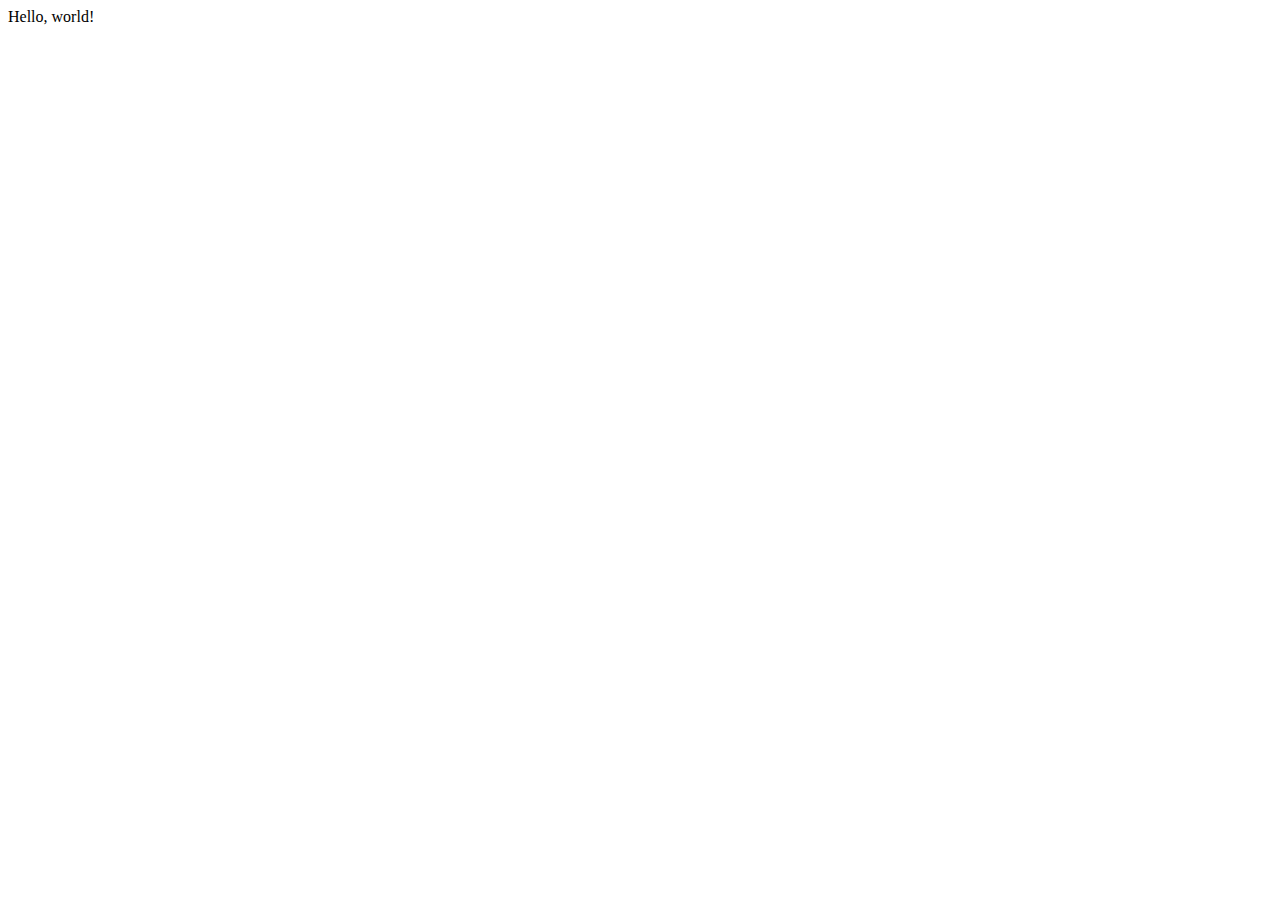
==== index.html @ d36d1908 "first commit" ====
<!DOCTYPE html>
<html lang="ja">
<head>
    <meta charset="UTF-8">
    <meta http-equiv="X-UA-Compatible" content="IE=edge">
    <meta name="viewport" content="width=device-width, initial-scale=1.0">
    <title>Document</title>
</head>
<body>
    Hello, world!
</body>
</html>
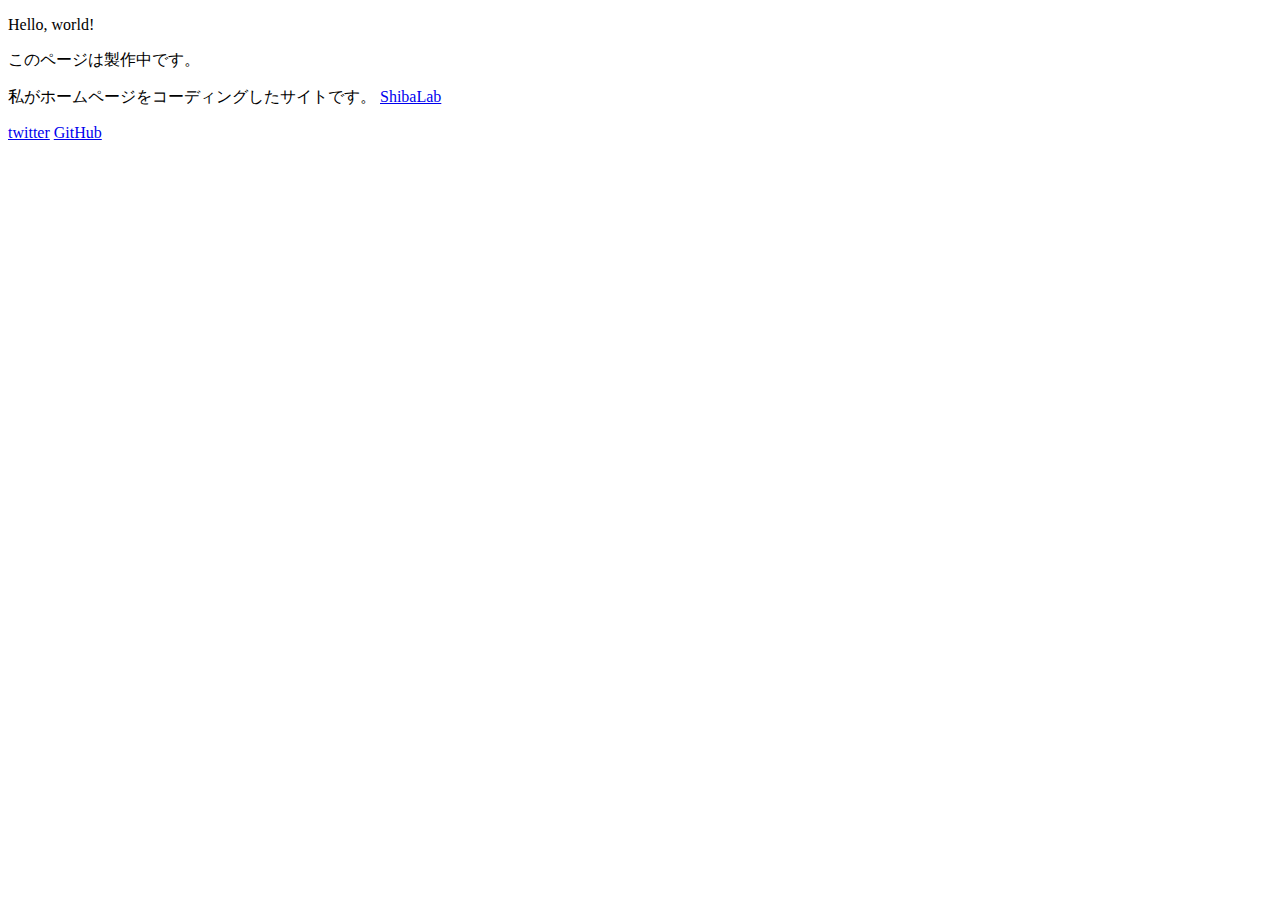
==== commit 57069dc1: "toriaezu" ====
--- a/index.html
+++ b/index.html
@@ -7,6 +7,15 @@
     <title>Document</title>
 </head>
 <body>
-    Hello, world!
+    <p>Hello, world!</p>
+    <p>このページは製作中です。</p>
+    <p>
+        私がホームページをコーディングしたサイトです。
+        <a href="https://shibalab.com">ShibaLab</a>
+    </p>
+    <p>
+        <a href="https://twitter.com/yudai1204">twitter</a>
+        <a href="https://github.com/yudai1204/">GitHub</a>
+    </p>
 </body>
 </html>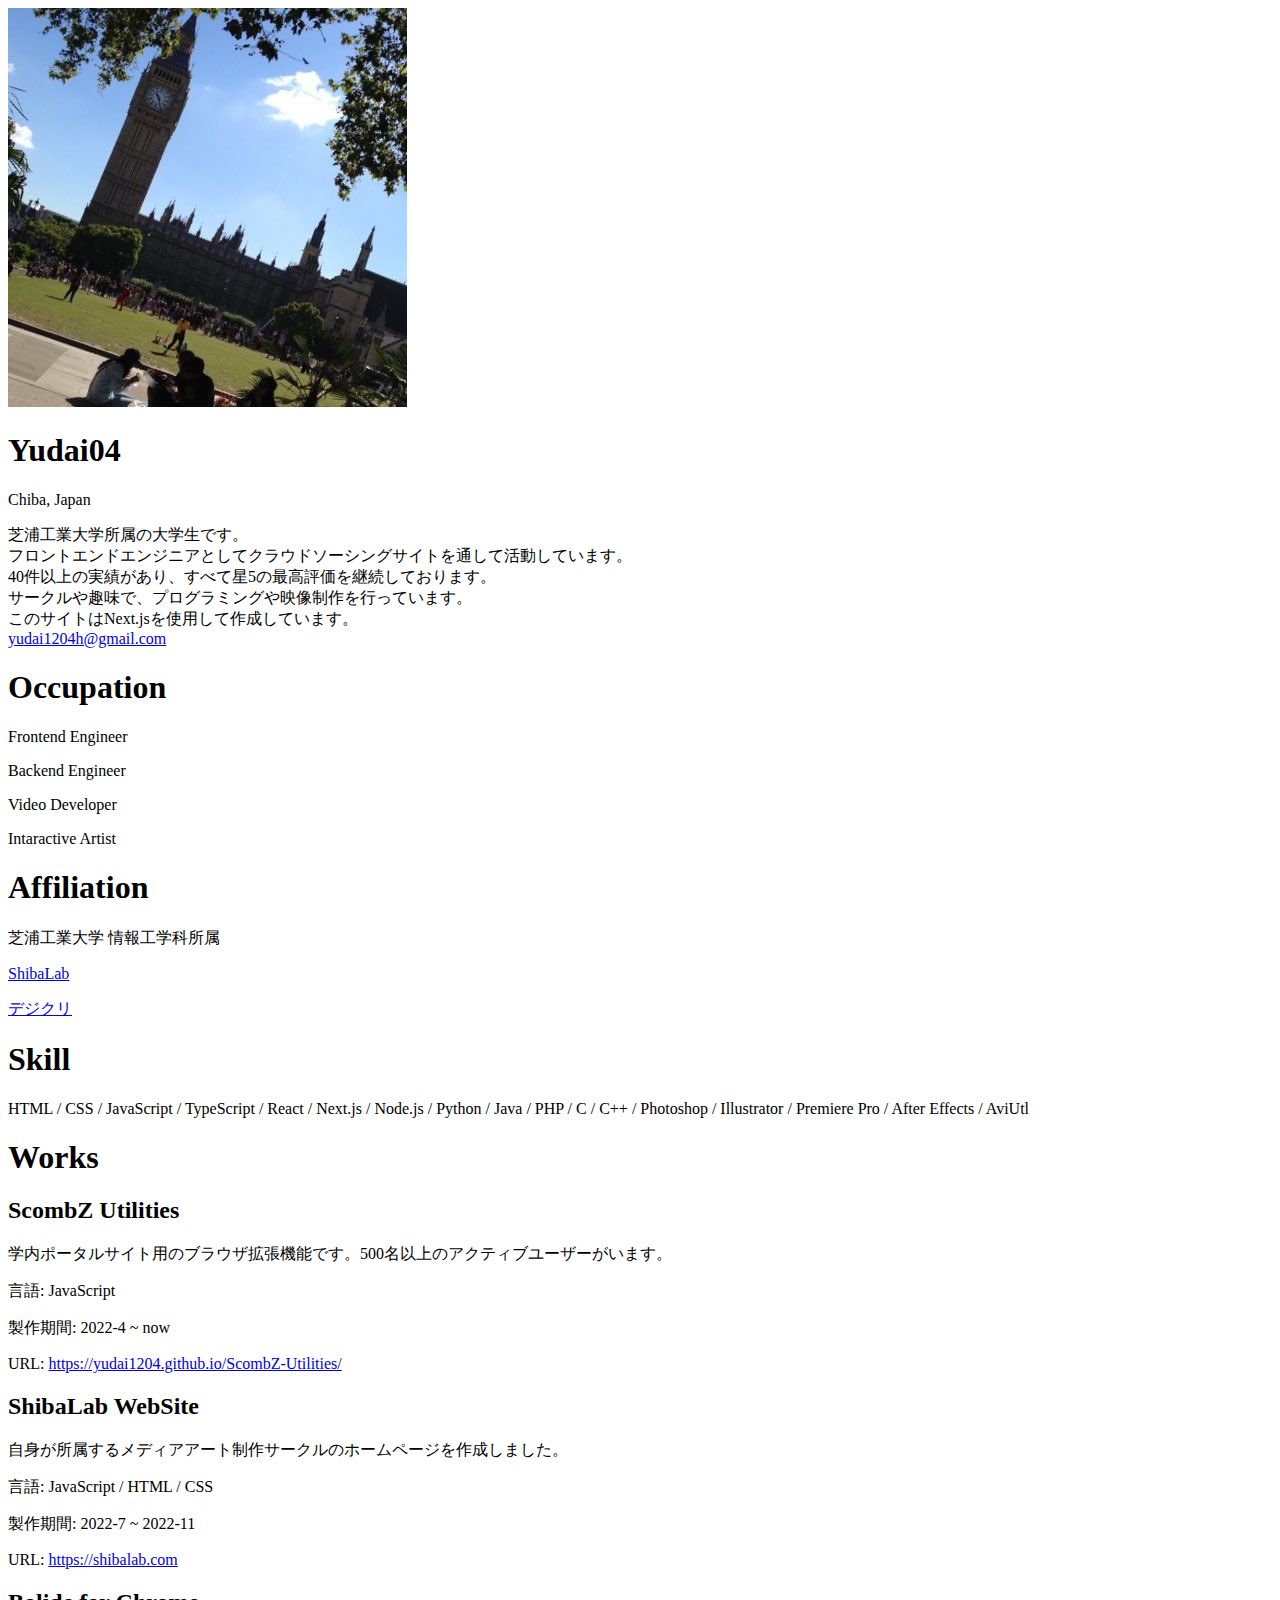
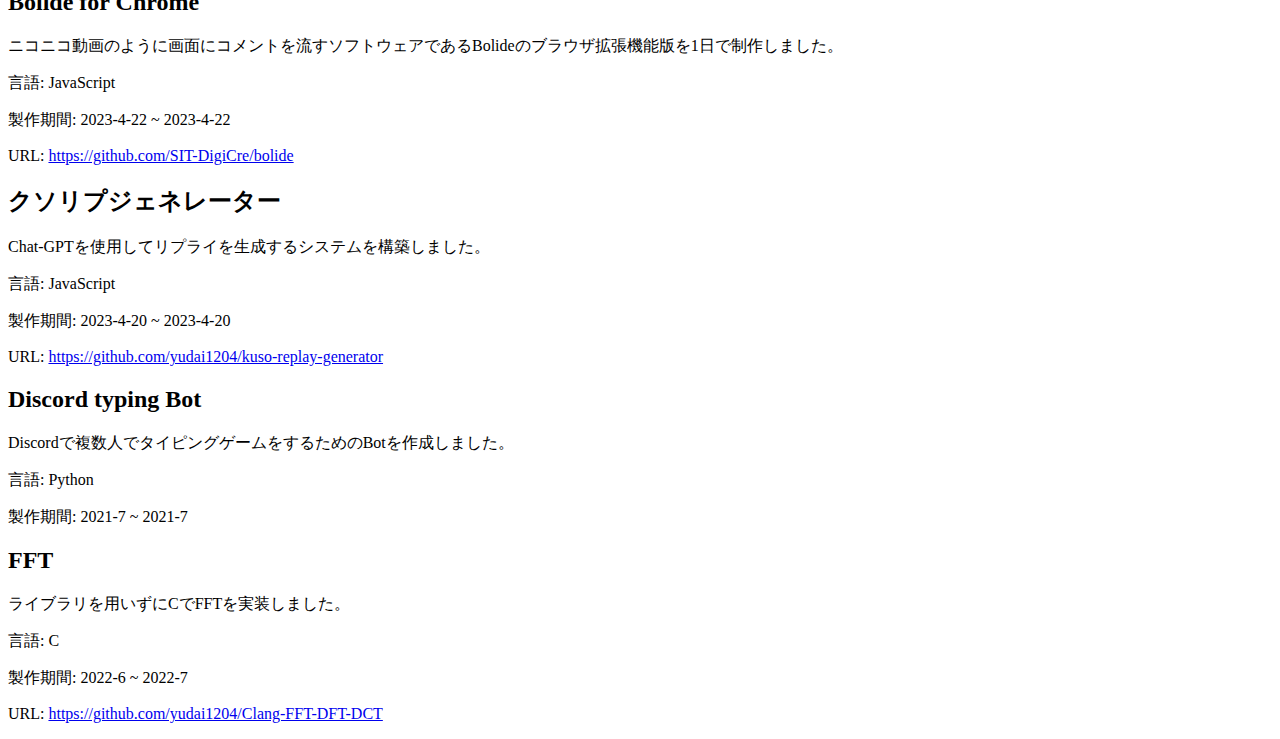
==== commit a836e896: "Add files via upload" ====
--- a/index.html
+++ b/index.html
@@ -1,21 +1 @@
-<!DOCTYPE html>
-<html lang="ja">
-<head>
-    <meta charset="UTF-8">
-    <meta http-equiv="X-UA-Compatible" content="IE=edge">
-    <meta name="viewport" content="width=device-width, initial-scale=1.0">
-    <title>Document</title>
-</head>
-<body>
-    <p>Hello, world!</p>
-    <p>このページは製作中です。</p>
-    <p>
-        私がホームページをコーディングしたサイトです。
-        <a href="https://shibalab.com">ShibaLab</a>
-    </p>
-    <p>
-        <a href="https://twitter.com/yudai1204">twitter</a>
-        <a href="https://github.com/yudai1204/">GitHub</a>
-    </p>
-</body>
-</html>+<!DOCTYPE html><html lang="en"><head><meta charSet="utf-8"/><meta name="viewport" content="width=device-width"/><title>yudai04.dev</title><link rel="icon" href="/favicon.ico"/><meta name="description" content="Portfolio site of Yudai04."/><meta name="og:title" content="yudai04.dev"/><meta name="next-head-count" content="6"/><link rel="preload" href="/_next/static/css/fe5e1c07e6c56b51.css" as="style"/><link rel="stylesheet" href="/_next/static/css/fe5e1c07e6c56b51.css" data-n-g=""/><link rel="preload" href="/_next/static/css/630f77c4e9936f10.css" as="style"/><link rel="stylesheet" href="/_next/static/css/630f77c4e9936f10.css" data-n-p=""/><noscript data-n-css=""></noscript><script defer="" nomodule="" src="/_next/static/chunks/polyfills-c67a75d1b6f99dc8.js"></script><script src="/_next/static/chunks/webpack-8fa1640cc84ba8fe.js" defer=""></script><script src="/_next/static/chunks/framework-2c79e2a64abdb08b.js" defer=""></script><script src="/_next/static/chunks/main-17a9a24315ee9390.js" defer=""></script><script src="/_next/static/chunks/pages/_app-7172e87d084d5d88.js" defer=""></script><script src="/_next/static/chunks/pages/index-d5eeb2927cb2f868.js" defer=""></script><script src="/_next/static/HCxhVogF_z4dtVKaEMUV4/_buildManifest.js" defer=""></script><script src="/_next/static/HCxhVogF_z4dtVKaEMUV4/_ssgManifest.js" defer=""></script></head><body><div id="__next"><div class="navbar bg-white shadow-xl"></div><main class="mx-auto"><div class="m-5 p-5 flex justify-center items-center"><div class="util_dropshadow__1kbMn"><div class="w-48 mask mask-squircle"><img src="/icon.jpg"/></div></div><div class="artboard phone-1 text-center p-10"><h1 class="text-2xl font-bold">Yudai04</h1><div class="bg-white p-2">Chiba, Japan</div></div></div><div class="text-center p-4"><p class="text-lg text-gray-500">芝浦工業大学所属の大学生です。<br/>フロントエンドエンジニアとしてクラウドソーシングサイトを通して活動しています。<br/>40件以上の実績があり、すべて星5の最高評価を継続しております。<br/>サークルや趣味で、プログラミングや映像制作を行っています。<br/>このサイトはNext.jsを使用して作成しています。<br/><a href="mailto:yudai1204h@gmail.com">yudai1204h@gmail.com</a></p></div><div class="text-center p-4"><h1 class="text-2xl font-bold">Occupation</h1><p class="text-lg text-gray-500">Frontend Engineer</p><p class="text-lg text-gray-500">Backend Engineer</p><p class="text-lg text-gray-500">Video Developer</p><p class="text-lg text-gray-500">Intaractive Artist</p></div><div class="text-center p-4"><h1 class="text-xl font-bold">Affiliation</h1><p class="text-lg text-gray-500">芝浦工業大学 情報工学科所属</p><p class="text-lg text-gray-500"><a class="underline" href="https://shibalab.com">ShibaLab</a></p><p class="text-lg text-gray-500"><a class="underline" href="https://digicre.net">デジクリ</a></p></div><div class="text-center p-4"><h1 class="text-xl font-bold">Skill</h1><p class="text-lg text-gray-500">HTML / CSS / JavaScript / TypeScript / React / Next.js / Node.js / Python / Java / PHP / C / C++ / Photoshop / Illustrator / Premiere Pro / After Effects / AviUtl</p></div><div class="text-center p-4"><h1 class="text-xl font-bold">Works</h1><div class=""><div class="util_workContent__TvGhY"><h2 class="util_workTitle__35weH">ScombZ Utilities</h2><p class="util_workItem__mz6C7">学内ポータルサイト用のブラウザ拡張機能です。500名以上のアクティブユーザーがいます。</p><p class="util_workItem__mz6C7">言語: <!-- -->JavaScript</p><p class="util_workItem__mz6C7">製作期間: <!-- -->2022-4<!-- --> ~ <!-- -->now</p><p class="util_workItem__mz6C7">URL: <a href="https://yudai1204.github.io/ScombZ-Utilities/" class="underline">https://yudai1204.github.io/ScombZ-Utilities/</a></p></div><div class="util_workContent__TvGhY"><h2 class="util_workTitle__35weH">ShibaLab WebSite</h2><p class="util_workItem__mz6C7">自身が所属するメディアアート制作サークルのホームページを作成しました。</p><p class="util_workItem__mz6C7">言語: <!-- -->JavaScript / HTML / CSS</p><p class="util_workItem__mz6C7">製作期間: <!-- -->2022-7<!-- --> ~ <!-- -->2022-11</p><p class="util_workItem__mz6C7">URL: <a href="https://shibalab.com" class="underline">https://shibalab.com</a></p></div><div class="util_workContent__TvGhY"><h2 class="util_workTitle__35weH">Bolide for Chrome</h2><p class="util_workItem__mz6C7">ニコニコ動画のように画面にコメントを流すソフトウェアであるBolideのブラウザ拡張機能版を1日で制作しました。</p><p class="util_workItem__mz6C7">言語: <!-- -->JavaScript</p><p class="util_workItem__mz6C7">製作期間: <!-- -->2023-4-22<!-- --> ~ <!-- -->2023-4-22</p><p class="util_workItem__mz6C7">URL: <a href="https://github.com/SIT-DigiCre/bolide" class="underline">https://github.com/SIT-DigiCre/bolide</a></p></div><div class="util_workContent__TvGhY"><h2 class="util_workTitle__35weH">クソリプジェネレーター</h2><p class="util_workItem__mz6C7">Chat-GPTを使用してリプライを生成するシステムを構築しました。</p><p class="util_workItem__mz6C7">言語: <!-- -->JavaScript</p><p class="util_workItem__mz6C7">製作期間: <!-- -->2023-4-20<!-- --> ~ <!-- -->2023-4-20</p><p class="util_workItem__mz6C7">URL: <a href="https://github.com/yudai1204/kuso-replay-generator" class="underline">https://github.com/yudai1204/kuso-replay-generator</a></p></div><div class="util_workContent__TvGhY"><h2 class="util_workTitle__35weH">Discord typing Bot</h2><p class="util_workItem__mz6C7">Discordで複数人でタイピングゲームをするためのBotを作成しました。</p><p class="util_workItem__mz6C7">言語: <!-- -->Python</p><p class="util_workItem__mz6C7">製作期間: <!-- -->2021-7<!-- --> ~ <!-- -->2021-7</p><p></p></div><div class="util_workContent__TvGhY"><h2 class="util_workTitle__35weH">FFT</h2><p class="util_workItem__mz6C7">ライブラリを用いずにCでFFTを実装しました。</p><p class="util_workItem__mz6C7">言語: <!-- -->C</p><p class="util_workItem__mz6C7">製作期間: <!-- -->2022-6<!-- --> ~ <!-- -->2022-7</p><p class="util_workItem__mz6C7">URL: <a href="https://github.com/yudai1204/Clang-FFT-DFT-DCT" class="underline">https://github.com/yudai1204/Clang-FFT-DFT-DCT</a></p></div></div></div></main></div><script id="__NEXT_DATA__" type="application/json">{"props":{"pageProps":{}},"page":"/","query":{},"buildId":"HCxhVogF_z4dtVKaEMUV4","nextExport":true,"autoExport":true,"isFallback":false,"scriptLoader":[]}</script></body></html>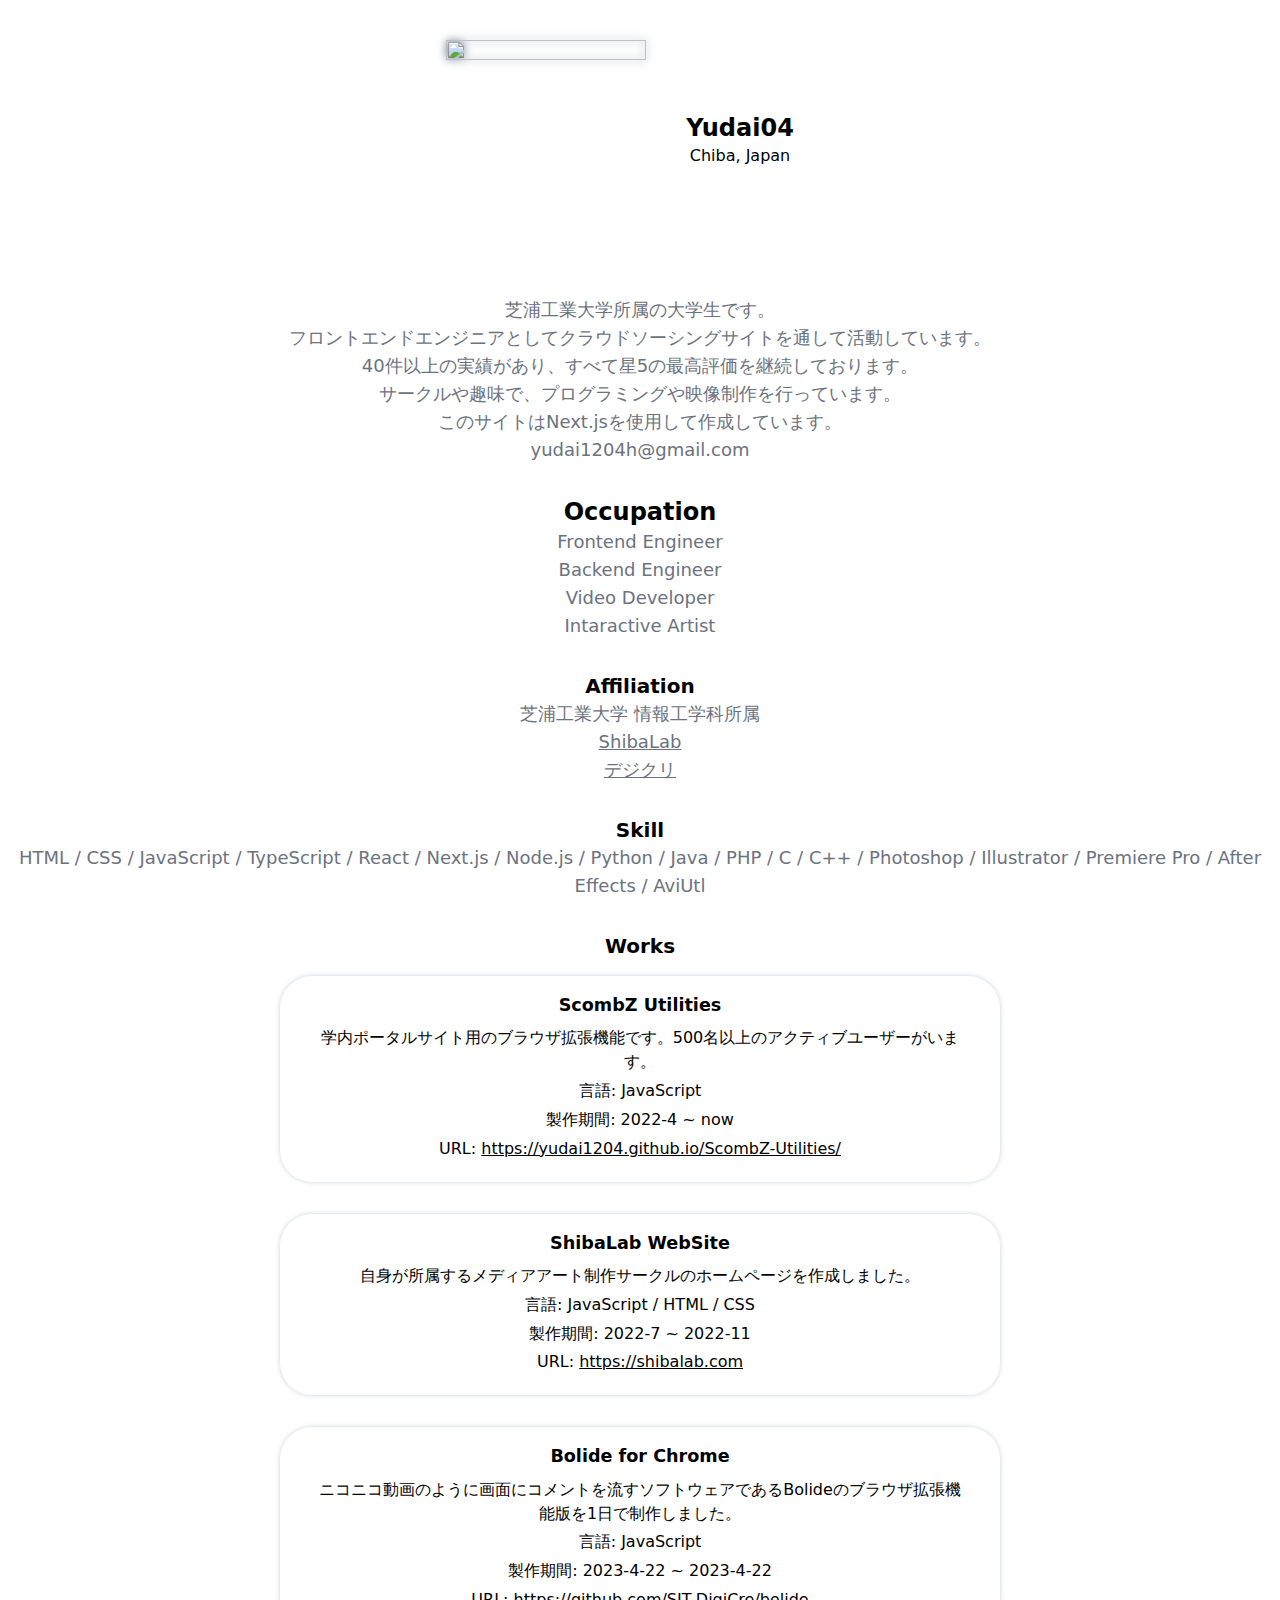
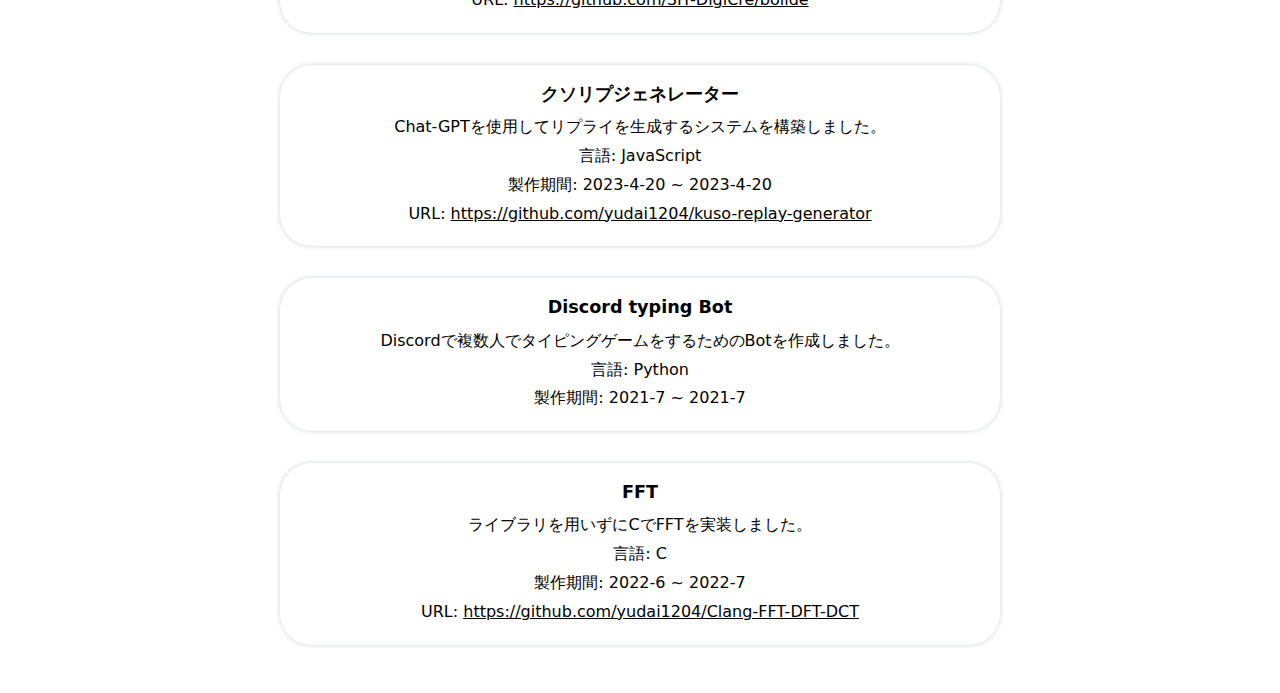
==== commit dfc94bd7: "Rename yudai04.dev.html to index.html" ====
--- a/index.html
+++ b/index.html
@@ -1 +1,3 @@
-<!DOCTYPE html><html lang="en"><head><meta charSet="utf-8"/><meta name="viewport" content="width=device-width"/><title>yudai04.dev</title><link rel="icon" href="/favicon.ico"/><meta name="description" content="Portfolio site of Yudai04."/><meta name="og:title" content="yudai04.dev"/><meta name="next-head-count" content="6"/><link rel="preload" href="/_next/static/css/fe5e1c07e6c56b51.css" as="style"/><link rel="stylesheet" href="/_next/static/css/fe5e1c07e6c56b51.css" data-n-g=""/><link rel="preload" href="/_next/static/css/630f77c4e9936f10.css" as="style"/><link rel="stylesheet" href="/_next/static/css/630f77c4e9936f10.css" data-n-p=""/><noscript data-n-css=""></noscript><script defer="" nomodule="" src="/_next/static/chunks/polyfills-c67a75d1b6f99dc8.js"></script><script src="/_next/static/chunks/webpack-8fa1640cc84ba8fe.js" defer=""></script><script src="/_next/static/chunks/framework-2c79e2a64abdb08b.js" defer=""></script><script src="/_next/static/chunks/main-17a9a24315ee9390.js" defer=""></script><script src="/_next/static/chunks/pages/_app-7172e87d084d5d88.js" defer=""></script><script src="/_next/static/chunks/pages/index-d5eeb2927cb2f868.js" defer=""></script><script src="/_next/static/HCxhVogF_z4dtVKaEMUV4/_buildManifest.js" defer=""></script><script src="/_next/static/HCxhVogF_z4dtVKaEMUV4/_ssgManifest.js" defer=""></script></head><body><div id="__next"><div class="navbar bg-white shadow-xl"></div><main class="mx-auto"><div class="m-5 p-5 flex justify-center items-center"><div class="util_dropshadow__1kbMn"><div class="w-48 mask mask-squircle"><img src="/icon.jpg"/></div></div><div class="artboard phone-1 text-center p-10"><h1 class="text-2xl font-bold">Yudai04</h1><div class="bg-white p-2">Chiba, Japan</div></div></div><div class="text-center p-4"><p class="text-lg text-gray-500">芝浦工業大学所属の大学生です。<br/>フロントエンドエンジニアとしてクラウドソーシングサイトを通して活動しています。<br/>40件以上の実績があり、すべて星5の最高評価を継続しております。<br/>サークルや趣味で、プログラミングや映像制作を行っています。<br/>このサイトはNext.jsを使用して作成しています。<br/><a href="mailto:yudai1204h@gmail.com">yudai1204h@gmail.com</a></p></div><div class="text-center p-4"><h1 class="text-2xl font-bold">Occupation</h1><p class="text-lg text-gray-500">Frontend Engineer</p><p class="text-lg text-gray-500">Backend Engineer</p><p class="text-lg text-gray-500">Video Developer</p><p class="text-lg text-gray-500">Intaractive Artist</p></div><div class="text-center p-4"><h1 class="text-xl font-bold">Affiliation</h1><p class="text-lg text-gray-500">芝浦工業大学 情報工学科所属</p><p class="text-lg text-gray-500"><a class="underline" href="https://shibalab.com">ShibaLab</a></p><p class="text-lg text-gray-500"><a class="underline" href="https://digicre.net">デジクリ</a></p></div><div class="text-center p-4"><h1 class="text-xl font-bold">Skill</h1><p class="text-lg text-gray-500">HTML / CSS / JavaScript / TypeScript / React / Next.js / Node.js / Python / Java / PHP / C / C++ / Photoshop / Illustrator / Premiere Pro / After Effects / AviUtl</p></div><div class="text-center p-4"><h1 class="text-xl font-bold">Works</h1><div class=""><div class="util_workContent__TvGhY"><h2 class="util_workTitle__35weH">ScombZ Utilities</h2><p class="util_workItem__mz6C7">学内ポータルサイト用のブラウザ拡張機能です。500名以上のアクティブユーザーがいます。</p><p class="util_workItem__mz6C7">言語: <!-- -->JavaScript</p><p class="util_workItem__mz6C7">製作期間: <!-- -->2022-4<!-- --> ~ <!-- -->now</p><p class="util_workItem__mz6C7">URL: <a href="https://yudai1204.github.io/ScombZ-Utilities/" class="underline">https://yudai1204.github.io/ScombZ-Utilities/</a></p></div><div class="util_workContent__TvGhY"><h2 class="util_workTitle__35weH">ShibaLab WebSite</h2><p class="util_workItem__mz6C7">自身が所属するメディアアート制作サークルのホームページを作成しました。</p><p class="util_workItem__mz6C7">言語: <!-- -->JavaScript / HTML / CSS</p><p class="util_workItem__mz6C7">製作期間: <!-- -->2022-7<!-- --> ~ <!-- -->2022-11</p><p class="util_workItem__mz6C7">URL: <a href="https://shibalab.com" class="underline">https://shibalab.com</a></p></div><div class="util_workContent__TvGhY"><h2 class="util_workTitle__35weH">Bolide for Chrome</h2><p class="util_workItem__mz6C7">ニコニコ動画のように画面にコメントを流すソフトウェアであるBolideのブラウザ拡張機能版を1日で制作しました。</p><p class="util_workItem__mz6C7">言語: <!-- -->JavaScript</p><p class="util_workItem__mz6C7">製作期間: <!-- -->2023-4-22<!-- --> ~ <!-- -->2023-4-22</p><p class="util_workItem__mz6C7">URL: <a href="https://github.com/SIT-DigiCre/bolide" class="underline">https://github.com/SIT-DigiCre/bolide</a></p></div><div class="util_workContent__TvGhY"><h2 class="util_workTitle__35weH">クソリプジェネレーター</h2><p class="util_workItem__mz6C7">Chat-GPTを使用してリプライを生成するシステムを構築しました。</p><p class="util_workItem__mz6C7">言語: <!-- -->JavaScript</p><p class="util_workItem__mz6C7">製作期間: <!-- -->2023-4-20<!-- --> ~ <!-- -->2023-4-20</p><p class="util_workItem__mz6C7">URL: <a href="https://github.com/yudai1204/kuso-replay-generator" class="underline">https://github.com/yudai1204/kuso-replay-generator</a></p></div><div class="util_workContent__TvGhY"><h2 class="util_workTitle__35weH">Discord typing Bot</h2><p class="util_workItem__mz6C7">Discordで複数人でタイピングゲームをするためのBotを作成しました。</p><p class="util_workItem__mz6C7">言語: <!-- -->Python</p><p class="util_workItem__mz6C7">製作期間: <!-- -->2021-7<!-- --> ~ <!-- -->2021-7</p><p></p></div><div class="util_workContent__TvGhY"><h2 class="util_workTitle__35weH">FFT</h2><p class="util_workItem__mz6C7">ライブラリを用いずにCでFFTを実装しました。</p><p class="util_workItem__mz6C7">言語: <!-- -->C</p><p class="util_workItem__mz6C7">製作期間: <!-- -->2022-6<!-- --> ~ <!-- -->2022-7</p><p class="util_workItem__mz6C7">URL: <a href="https://github.com/yudai1204/Clang-FFT-DFT-DCT" class="underline">https://github.com/yudai1204/Clang-FFT-DFT-DCT</a></p></div></div></div></main></div><script id="__NEXT_DATA__" type="application/json">{"props":{"pageProps":{}},"page":"/","query":{},"buildId":"HCxhVogF_z4dtVKaEMUV4","nextExport":true,"autoExport":true,"isFallback":false,"scriptLoader":[]}</script></body></html>+<!DOCTYPE html>
+<!-- saved from url=(0022)http://localhost:3000/ -->
+<html lang="en" class=" suvtfwshdn idc0_346"><head><meta http-equiv="Content-Type" content="text/html; charset=UTF-8"><meta name="viewport" content="width=device-width"><title>yudai04.dev</title><link rel="icon" href="http://localhost:3000/favicon.ico"><meta name="description" content="Portfolio site of Yudai04."><meta name="og:title" content="yudai04.dev"><meta name="next-head-count" content="6"><link rel="preload" href="./yudai04.dev_files/2b2b8280cf9f7bc8.css" as="style"><link rel="stylesheet" href="./yudai04.dev_files/2b2b8280cf9f7bc8.css" data-n-g=""><link rel="preload" href="./yudai04.dev_files/630f77c4e9936f10.css" as="style"><link rel="stylesheet" href="./yudai04.dev_files/630f77c4e9936f10.css" data-n-p=""><noscript data-n-css=""></noscript><script defer="" nomodule="" src="http://localhost:3000/_next/static/chunks/polyfills-c67a75d1b6f99dc8.js"></script><script src="./yudai04.dev_files/webpack-8fa1640cc84ba8fe.js.ダウンロード" defer=""></script><script src="./yudai04.dev_files/framework-2c79e2a64abdb08b.js.ダウンロード" defer=""></script><script src="./yudai04.dev_files/main-17a9a24315ee9390.js.ダウンロード" defer=""></script><script src="./yudai04.dev_files/_app-7172e87d084d5d88.js.ダウンロード" defer=""></script><script src="./yudai04.dev_files/247-b8f808ebbbc8b012.js.ダウンロード" defer=""></script><script src="./yudai04.dev_files/index-2191cab7471d799b.js.ダウンロード" defer=""></script><script src="./yudai04.dev_files/_buildManifest.js.ダウンロード" defer=""></script><script src="./yudai04.dev_files/_ssgManifest.js.ダウンロード" defer=""></script></head><body><div id="__next"><div class="navbar bg-white shadow-xl"></div><main class="mx-auto"><div class="m-5 p-5 flex justify-center items-center"><div class="util_dropshadow__1kbMn"><div class="w-48 mask mask-squircle"><img loading="lazy" width="200" height="200" decoding="async" data-nimg="1" style="color:transparent" srcset="/_next/image?url=%2Ficon.jpg&amp;w=256&amp;q=75 1x, /_next/image?url=%2Ficon.jpg&amp;w=640&amp;q=75 2x" src="http://localhost:3000/_next/image?url=%2Ficon.jpg&amp;w=640&amp;q=75"></div></div><div class="artboard phone-1 text-center p-10"><h1 class="text-2xl font-bold">Yudai04</h1><div class="bg-white p-2">Chiba, Japan</div></div></div><div class="text-center p-4"><p class="text-lg text-gray-500">芝浦工業大学所属の大学生です。<br>フロントエンドエンジニアとしてクラウドソーシングサイトを通して活動しています。<br>40件以上の実績があり、すべて星5の最高評価を継続しております。<br>サークルや趣味で、プログラミングや映像制作を行っています。<br>このサイトはNext.jsを使用して作成しています。<br><a href="mailto:yudai1204h@gmail.com">yudai1204h@gmail.com</a></p></div><div class="text-center p-4"><h1 class="text-2xl font-bold">Occupation</h1><p class="text-lg text-gray-500">Frontend Engineer</p><p class="text-lg text-gray-500">Backend Engineer</p><p class="text-lg text-gray-500">Video Developer</p><p class="text-lg text-gray-500">Intaractive Artist</p></div><div class="text-center p-4"><h1 class="text-xl font-bold">Affiliation</h1><p class="text-lg text-gray-500">芝浦工業大学 情報工学科所属</p><p class="text-lg text-gray-500"><a class="underline" href="https://shibalab.com/">ShibaLab</a></p><p class="text-lg text-gray-500"><a class="underline" href="https://digicre.net/">デジクリ</a></p></div><div class="text-center p-4"><h1 class="text-xl font-bold">Skill</h1><p class="text-lg text-gray-500">HTML / CSS / JavaScript / TypeScript / React / Next.js / Node.js / Python / Java / PHP / C / C++ / Photoshop / Illustrator / Premiere Pro / After Effects / AviUtl</p></div><div class="text-center p-4"><h1 class="text-xl font-bold">Works</h1><div class=""><div class="util_workContent__TvGhY"><h2 class="util_workTitle__35weH">ScombZ Utilities</h2><p class="util_workItem__mz6C7">学内ポータルサイト用のブラウザ拡張機能です。500名以上のアクティブユーザーがいます。</p><p class="util_workItem__mz6C7">言語: <!-- -->JavaScript</p><p class="util_workItem__mz6C7">製作期間: <!-- -->2022-4<!-- --> ~ <!-- -->now</p><p class="util_workItem__mz6C7">URL: <a href="https://yudai1204.github.io/ScombZ-Utilities/" class="underline">https://yudai1204.github.io/ScombZ-Utilities/</a></p></div><div class="util_workContent__TvGhY"><h2 class="util_workTitle__35weH">ShibaLab WebSite</h2><p class="util_workItem__mz6C7">自身が所属するメディアアート制作サークルのホームページを作成しました。</p><p class="util_workItem__mz6C7">言語: <!-- -->JavaScript / HTML / CSS</p><p class="util_workItem__mz6C7">製作期間: <!-- -->2022-7<!-- --> ~ <!-- -->2022-11</p><p class="util_workItem__mz6C7">URL: <a href="https://shibalab.com/" class="underline">https://shibalab.com</a></p></div><div class="util_workContent__TvGhY"><h2 class="util_workTitle__35weH">Bolide for Chrome</h2><p class="util_workItem__mz6C7">ニコニコ動画のように画面にコメントを流すソフトウェアであるBolideのブラウザ拡張機能版を1日で制作しました。</p><p class="util_workItem__mz6C7">言語: <!-- -->JavaScript</p><p class="util_workItem__mz6C7">製作期間: <!-- -->2023-4-22<!-- --> ~ <!-- -->2023-4-22</p><p class="util_workItem__mz6C7">URL: <a href="https://github.com/SIT-DigiCre/bolide" class="underline">https://github.com/SIT-DigiCre/bolide</a></p></div><div class="util_workContent__TvGhY"><h2 class="util_workTitle__35weH">クソリプジェネレーター</h2><p class="util_workItem__mz6C7">Chat-GPTを使用してリプライを生成するシステムを構築しました。</p><p class="util_workItem__mz6C7">言語: <!-- -->JavaScript</p><p class="util_workItem__mz6C7">製作期間: <!-- -->2023-4-20<!-- --> ~ <!-- -->2023-4-20</p><p class="util_workItem__mz6C7">URL: <a href="https://github.com/yudai1204/kuso-replay-generator" class="underline">https://github.com/yudai1204/kuso-replay-generator</a></p></div><div class="util_workContent__TvGhY"><h2 class="util_workTitle__35weH">Discord typing Bot</h2><p class="util_workItem__mz6C7">Discordで複数人でタイピングゲームをするためのBotを作成しました。</p><p class="util_workItem__mz6C7">言語: <!-- -->Python</p><p class="util_workItem__mz6C7">製作期間: <!-- -->2021-7<!-- --> ~ <!-- -->2021-7</p><p></p></div><div class="util_workContent__TvGhY"><h2 class="util_workTitle__35weH">FFT</h2><p class="util_workItem__mz6C7">ライブラリを用いずにCでFFTを実装しました。</p><p class="util_workItem__mz6C7">言語: <!-- -->C</p><p class="util_workItem__mz6C7">製作期間: <!-- -->2022-6<!-- --> ~ <!-- -->2022-7</p><p class="util_workItem__mz6C7">URL: <a href="https://github.com/yudai1204/Clang-FFT-DFT-DCT" class="underline">https://github.com/yudai1204/Clang-FFT-DFT-DCT</a></p></div></div></div></main></div><script id="__NEXT_DATA__" type="application/json">{"props":{"pageProps":{}},"page":"/","query":{},"buildId":"8UIWovSQH_QwWqxdPlGzg","nextExport":true,"autoExport":true,"isFallback":false,"scriptLoader":[]}</script><next-route-announcer><p aria-live="assertive" id="__next-route-announcer__" role="alert" style="border: 0px; clip: rect(0px, 0px, 0px, 0px); height: 1px; margin: -1px; overflow: hidden; padding: 0px; position: absolute; top: 0px; width: 1px; white-space: nowrap; overflow-wrap: normal;"></p></next-route-announcer></body></html>
--- a/yudai04.dev_files/2b2b8280cf9f7bc8.css
+++ b/yudai04.dev_files/2b2b8280cf9f7bc8.css
@@ -0,0 +1,3 @@
+/*
+! tailwindcss v3.3.1 | MIT License | https://tailwindcss.com
+*/*,:after,:before{box-sizing:border-box;border:0 solid #e5e7eb}:after,:before{--tw-content:""}html{line-height:1.5;-webkit-text-size-adjust:100%;-moz-tab-size:4;-o-tab-size:4;tab-size:4;font-family:ui-sans-serif,system-ui,-apple-system,BlinkMacSystemFont,Segoe UI,Roboto,Helvetica Neue,Arial,Noto Sans,sans-serif,Apple Color Emoji,Segoe UI Emoji,Segoe UI Symbol,Noto Color Emoji;font-feature-settings:normal;font-variation-settings:normal}body{margin:0;line-height:inherit}hr{height:0;color:inherit;border-top-width:1px}abbr:where([title]){-webkit-text-decoration:underline dotted;text-decoration:underline dotted}h1,h2,h3,h4,h5,h6{font-size:inherit;font-weight:inherit}a{color:inherit;text-decoration:inherit}b,strong{font-weight:bolder}code,kbd,pre,samp{font-family:ui-monospace,SFMono-Regular,Menlo,Monaco,Consolas,Liberation Mono,Courier New,monospace;font-size:1em}small{font-size:80%}sub,sup{font-size:75%;line-height:0;position:relative;vertical-align:baseline}sub{bottom:-.25em}sup{top:-.5em}table{text-indent:0;border-color:inherit;border-collapse:collapse}button,input,optgroup,select,textarea{font-family:inherit;font-size:100%;font-weight:inherit;line-height:inherit;color:inherit;margin:0;padding:0}button,select{text-transform:none}[type=button],[type=reset],[type=submit],button{-webkit-appearance:button;background-color:transparent;background-image:none}:-moz-focusring{outline:auto}:-moz-ui-invalid{box-shadow:none}progress{vertical-align:baseline}::-webkit-inner-spin-button,::-webkit-outer-spin-button{height:auto}[type=search]{-webkit-appearance:textfield;outline-offset:-2px}::-webkit-search-decoration{-webkit-appearance:none}::-webkit-file-upload-button{-webkit-appearance:button;font:inherit}summary{display:list-item}blockquote,dd,dl,figure,h1,h2,h3,h4,h5,h6,hr,p,pre{margin:0}fieldset{margin:0}fieldset,legend{padding:0}menu,ol,ul{list-style:none;margin:0;padding:0}textarea{resize:vertical}input::-moz-placeholder,textarea::-moz-placeholder{opacity:1;color:#9ca3af}input::placeholder,textarea::placeholder{opacity:1;color:#9ca3af}[role=button],button{cursor:pointer}:disabled{cursor:default}audio,canvas,embed,iframe,img,object,svg,video{display:block;vertical-align:middle}img,video{max-width:100%;height:auto}[hidden]{display:none}*,:after,:before{--tw-border-spacing-x:0;--tw-border-spacing-y:0;--tw-translate-x:0;--tw-translate-y:0;--tw-rotate:0;--tw-skew-x:0;--tw-skew-y:0;--tw-scale-x:1;--tw-scale-y:1;--tw-pan-x: ;--tw-pan-y: ;--tw-pinch-zoom: ;--tw-scroll-snap-strictness:proximity;--tw-ordinal: ;--tw-slashed-zero: ;--tw-numeric-figure: ;--tw-numeric-spacing: ;--tw-numeric-fraction: ;--tw-ring-inset: ;--tw-ring-offset-width:0px;--tw-ring-offset-color:#fff;--tw-ring-color:rgba(59,130,246,.5);--tw-ring-offset-shadow:0 0 #0000;--tw-ring-shadow:0 0 #0000;--tw-shadow:0 0 #0000;--tw-shadow-colored:0 0 #0000;--tw-blur: ;--tw-brightness: ;--tw-contrast: ;--tw-grayscale: ;--tw-hue-rotate: ;--tw-invert: ;--tw-saturate: ;--tw-sepia: ;--tw-drop-shadow: ;--tw-backdrop-blur: ;--tw-backdrop-brightness: ;--tw-backdrop-contrast: ;--tw-backdrop-grayscale: ;--tw-backdrop-hue-rotate: ;--tw-backdrop-invert: ;--tw-backdrop-opacity: ;--tw-backdrop-saturate: ;--tw-backdrop-sepia: }::backdrop{--tw-border-spacing-x:0;--tw-border-spacing-y:0;--tw-translate-x:0;--tw-translate-y:0;--tw-rotate:0;--tw-skew-x:0;--tw-skew-y:0;--tw-scale-x:1;--tw-scale-y:1;--tw-pan-x: ;--tw-pan-y: ;--tw-pinch-zoom: ;--tw-scroll-snap-strictness:proximity;--tw-ordinal: ;--tw-slashed-zero: ;--tw-numeric-figure: ;--tw-numeric-spacing: ;--tw-numeric-fraction: ;--tw-ring-inset: ;--tw-ring-offset-width:0px;--tw-ring-offset-color:#fff;--tw-ring-color:rgba(59,130,246,.5);--tw-ring-offset-shadow:0 0 #0000;--tw-ring-shadow:0 0 #0000;--tw-shadow:0 0 #0000;--tw-shadow-colored:0 0 #0000;--tw-blur: ;--tw-brightness: ;--tw-contrast: ;--tw-grayscale: ;--tw-hue-rotate: ;--tw-invert: ;--tw-saturate: ;--tw-sepia: ;--tw-drop-shadow: ;--tw-backdrop-blur: ;--tw-backdrop-brightness: ;--tw-backdrop-contrast: ;--tw-backdrop-grayscale: ;--tw-backdrop-hue-rotate: ;--tw-backdrop-invert: ;--tw-backdrop-opacity: ;--tw-backdrop-saturate: ;--tw-backdrop-sepia: }.m-10{margin:2.5rem}.m-3{margin:.75rem}.m-5{margin:1.25rem}.mx-auto{margin-left:auto;margin-right:auto}.flex{display:flex}.w-64{width:16rem}.items-center{align-items:center}.justify-center{justify-content:center}.p-10{padding:2.5rem}.p-4{padding:1rem}.p-5{padding:1.25rem}.text-center{text-align:center}.text-2xl{font-size:1.5rem;line-height:2rem}.text-lg{font-size:1.125rem}.text-lg,.text-xl{line-height:1.75rem}.text-xl{font-size:1.25rem}.font-bold{font-weight:700}.text-gray-500{--tw-text-opacity:1;color:rgb(107 114 128/var(--tw-text-opacity))}.underline{text-decoration-line:underline}.shadow-xl{--tw-shadow:0 20px 25px -5px rgba(0,0,0,.1),0 8px 10px -6px rgba(0,0,0,.1);--tw-shadow-colored:0 20px 25px -5px var(--tw-shadow-color),0 8px 10px -6px var(--tw-shadow-color);box-shadow:var(--tw-ring-offset-shadow,0 0 #0000),var(--tw-ring-shadow,0 0 #0000),var(--tw-shadow)}--- a/yudai04.dev_files/2b2b8280cf9f7bc8.css
+++ b/yudai04.dev_files/2b2b8280cf9f7bc8.css
@@ -0,0 +1,3 @@
+/*
+! tailwindcss v3.3.1 | MIT License | https://tailwindcss.com
+*/*,:after,:before{box-sizing:border-box;border:0 solid #e5e7eb}:after,:before{--tw-content:""}html{line-height:1.5;-webkit-text-size-adjust:100%;-moz-tab-size:4;-o-tab-size:4;tab-size:4;font-family:ui-sans-serif,system-ui,-apple-system,BlinkMacSystemFont,Segoe UI,Roboto,Helvetica Neue,Arial,Noto Sans,sans-serif,Apple Color Emoji,Segoe UI Emoji,Segoe UI Symbol,Noto Color Emoji;font-feature-settings:normal;font-variation-settings:normal}body{margin:0;line-height:inherit}hr{height:0;color:inherit;border-top-width:1px}abbr:where([title]){-webkit-text-decoration:underline dotted;text-decoration:underline dotted}h1,h2,h3,h4,h5,h6{font-size:inherit;font-weight:inherit}a{color:inherit;text-decoration:inherit}b,strong{font-weight:bolder}code,kbd,pre,samp{font-family:ui-monospace,SFMono-Regular,Menlo,Monaco,Consolas,Liberation Mono,Courier New,monospace;font-size:1em}small{font-size:80%}sub,sup{font-size:75%;line-height:0;position:relative;vertical-align:baseline}sub{bottom:-.25em}sup{top:-.5em}table{text-indent:0;border-color:inherit;border-collapse:collapse}button,input,optgroup,select,textarea{font-family:inherit;font-size:100%;font-weight:inherit;line-height:inherit;color:inherit;margin:0;padding:0}button,select{text-transform:none}[type=button],[type=reset],[type=submit],button{-webkit-appearance:button;background-color:transparent;background-image:none}:-moz-focusring{outline:auto}:-moz-ui-invalid{box-shadow:none}progress{vertical-align:baseline}::-webkit-inner-spin-button,::-webkit-outer-spin-button{height:auto}[type=search]{-webkit-appearance:textfield;outline-offset:-2px}::-webkit-search-decoration{-webkit-appearance:none}::-webkit-file-upload-button{-webkit-appearance:button;font:inherit}summary{display:list-item}blockquote,dd,dl,figure,h1,h2,h3,h4,h5,h6,hr,p,pre{margin:0}fieldset{margin:0}fieldset,legend{padding:0}menu,ol,ul{list-style:none;margin:0;padding:0}textarea{resize:vertical}input::-moz-placeholder,textarea::-moz-placeholder{opacity:1;color:#9ca3af}input::placeholder,textarea::placeholder{opacity:1;color:#9ca3af}[role=button],button{cursor:pointer}:disabled{cursor:default}audio,canvas,embed,iframe,img,object,svg,video{display:block;vertical-align:middle}img,video{max-width:100%;height:auto}[hidden]{display:none}*,:after,:before{--tw-border-spacing-x:0;--tw-border-spacing-y:0;--tw-translate-x:0;--tw-translate-y:0;--tw-rotate:0;--tw-skew-x:0;--tw-skew-y:0;--tw-scale-x:1;--tw-scale-y:1;--tw-pan-x: ;--tw-pan-y: ;--tw-pinch-zoom: ;--tw-scroll-snap-strictness:proximity;--tw-ordinal: ;--tw-slashed-zero: ;--tw-numeric-figure: ;--tw-numeric-spacing: ;--tw-numeric-fraction: ;--tw-ring-inset: ;--tw-ring-offset-width:0px;--tw-ring-offset-color:#fff;--tw-ring-color:rgba(59,130,246,.5);--tw-ring-offset-shadow:0 0 #0000;--tw-ring-shadow:0 0 #0000;--tw-shadow:0 0 #0000;--tw-shadow-colored:0 0 #0000;--tw-blur: ;--tw-brightness: ;--tw-contrast: ;--tw-grayscale: ;--tw-hue-rotate: ;--tw-invert: ;--tw-saturate: ;--tw-sepia: ;--tw-drop-shadow: ;--tw-backdrop-blur: ;--tw-backdrop-brightness: ;--tw-backdrop-contrast: ;--tw-backdrop-grayscale: ;--tw-backdrop-hue-rotate: ;--tw-backdrop-invert: ;--tw-backdrop-opacity: ;--tw-backdrop-saturate: ;--tw-backdrop-sepia: }::backdrop{--tw-border-spacing-x:0;--tw-border-spacing-y:0;--tw-translate-x:0;--tw-translate-y:0;--tw-rotate:0;--tw-skew-x:0;--tw-skew-y:0;--tw-scale-x:1;--tw-scale-y:1;--tw-pan-x: ;--tw-pan-y: ;--tw-pinch-zoom: ;--tw-scroll-snap-strictness:proximity;--tw-ordinal: ;--tw-slashed-zero: ;--tw-numeric-figure: ;--tw-numeric-spacing: ;--tw-numeric-fraction: ;--tw-ring-inset: ;--tw-ring-offset-width:0px;--tw-ring-offset-color:#fff;--tw-ring-color:rgba(59,130,246,.5);--tw-ring-offset-shadow:0 0 #0000;--tw-ring-shadow:0 0 #0000;--tw-shadow:0 0 #0000;--tw-shadow-colored:0 0 #0000;--tw-blur: ;--tw-brightness: ;--tw-contrast: ;--tw-grayscale: ;--tw-hue-rotate: ;--tw-invert: ;--tw-saturate: ;--tw-sepia: ;--tw-drop-shadow: ;--tw-backdrop-blur: ;--tw-backdrop-brightness: ;--tw-backdrop-contrast: ;--tw-backdrop-grayscale: ;--tw-backdrop-hue-rotate: ;--tw-backdrop-invert: ;--tw-backdrop-opacity: ;--tw-backdrop-saturate: ;--tw-backdrop-sepia: }.m-10{margin:2.5rem}.m-3{margin:.75rem}.m-5{margin:1.25rem}.mx-auto{margin-left:auto;margin-right:auto}.flex{display:flex}.w-64{width:16rem}.items-center{align-items:center}.justify-center{justify-content:center}.p-10{padding:2.5rem}.p-4{padding:1rem}.p-5{padding:1.25rem}.text-center{text-align:center}.text-2xl{font-size:1.5rem;line-height:2rem}.text-lg{font-size:1.125rem}.text-lg,.text-xl{line-height:1.75rem}.text-xl{font-size:1.25rem}.font-bold{font-weight:700}.text-gray-500{--tw-text-opacity:1;color:rgb(107 114 128/var(--tw-text-opacity))}.underline{text-decoration-line:underline}.shadow-xl{--tw-shadow:0 20px 25px -5px rgba(0,0,0,.1),0 8px 10px -6px rgba(0,0,0,.1);--tw-shadow-colored:0 20px 25px -5px var(--tw-shadow-color),0 8px 10px -6px var(--tw-shadow-color);box-shadow:var(--tw-ring-offset-shadow,0 0 #0000),var(--tw-ring-shadow,0 0 #0000),var(--tw-shadow)}--- a/yudai04.dev_files/630f77c4e9936f10.css
+++ b/yudai04.dev_files/630f77c4e9936f10.css
@@ -0,0 +1 @@
+.util_dropshadow__1kbMn{filter:drop-shadow(0 0 5px #678)}.util_menuicon__l1JD_{width:4rem;height:4rem}.util_workContent__TvGhY{width:min(45rem,100%);border-radius:2rem;box-shadow:0 0 5px #6785;background-color:#fff;margin:0 auto 2rem;padding:1rem}.util_workContent__TvGhY:first-child{margin-top:1rem}.util_workTitle__35weH{font-size:1.1rem;font-weight:600;margin-bottom:.5rem}.util_workItem__mz6C7{margin-bottom:.3rem;padding-left:1rem;padding-right:1rem}--- a/yudai04.dev_files/630f77c4e9936f10.css
+++ b/yudai04.dev_files/630f77c4e9936f10.css
@@ -0,0 +1 @@
+.util_dropshadow__1kbMn{filter:drop-shadow(0 0 5px #678)}.util_menuicon__l1JD_{width:4rem;height:4rem}.util_workContent__TvGhY{width:min(45rem,100%);border-radius:2rem;box-shadow:0 0 5px #6785;background-color:#fff;margin:0 auto 2rem;padding:1rem}.util_workContent__TvGhY:first-child{margin-top:1rem}.util_workTitle__35weH{font-size:1.1rem;font-weight:600;margin-bottom:.5rem}.util_workItem__mz6C7{margin-bottom:.3rem;padding-left:1rem;padding-right:1rem}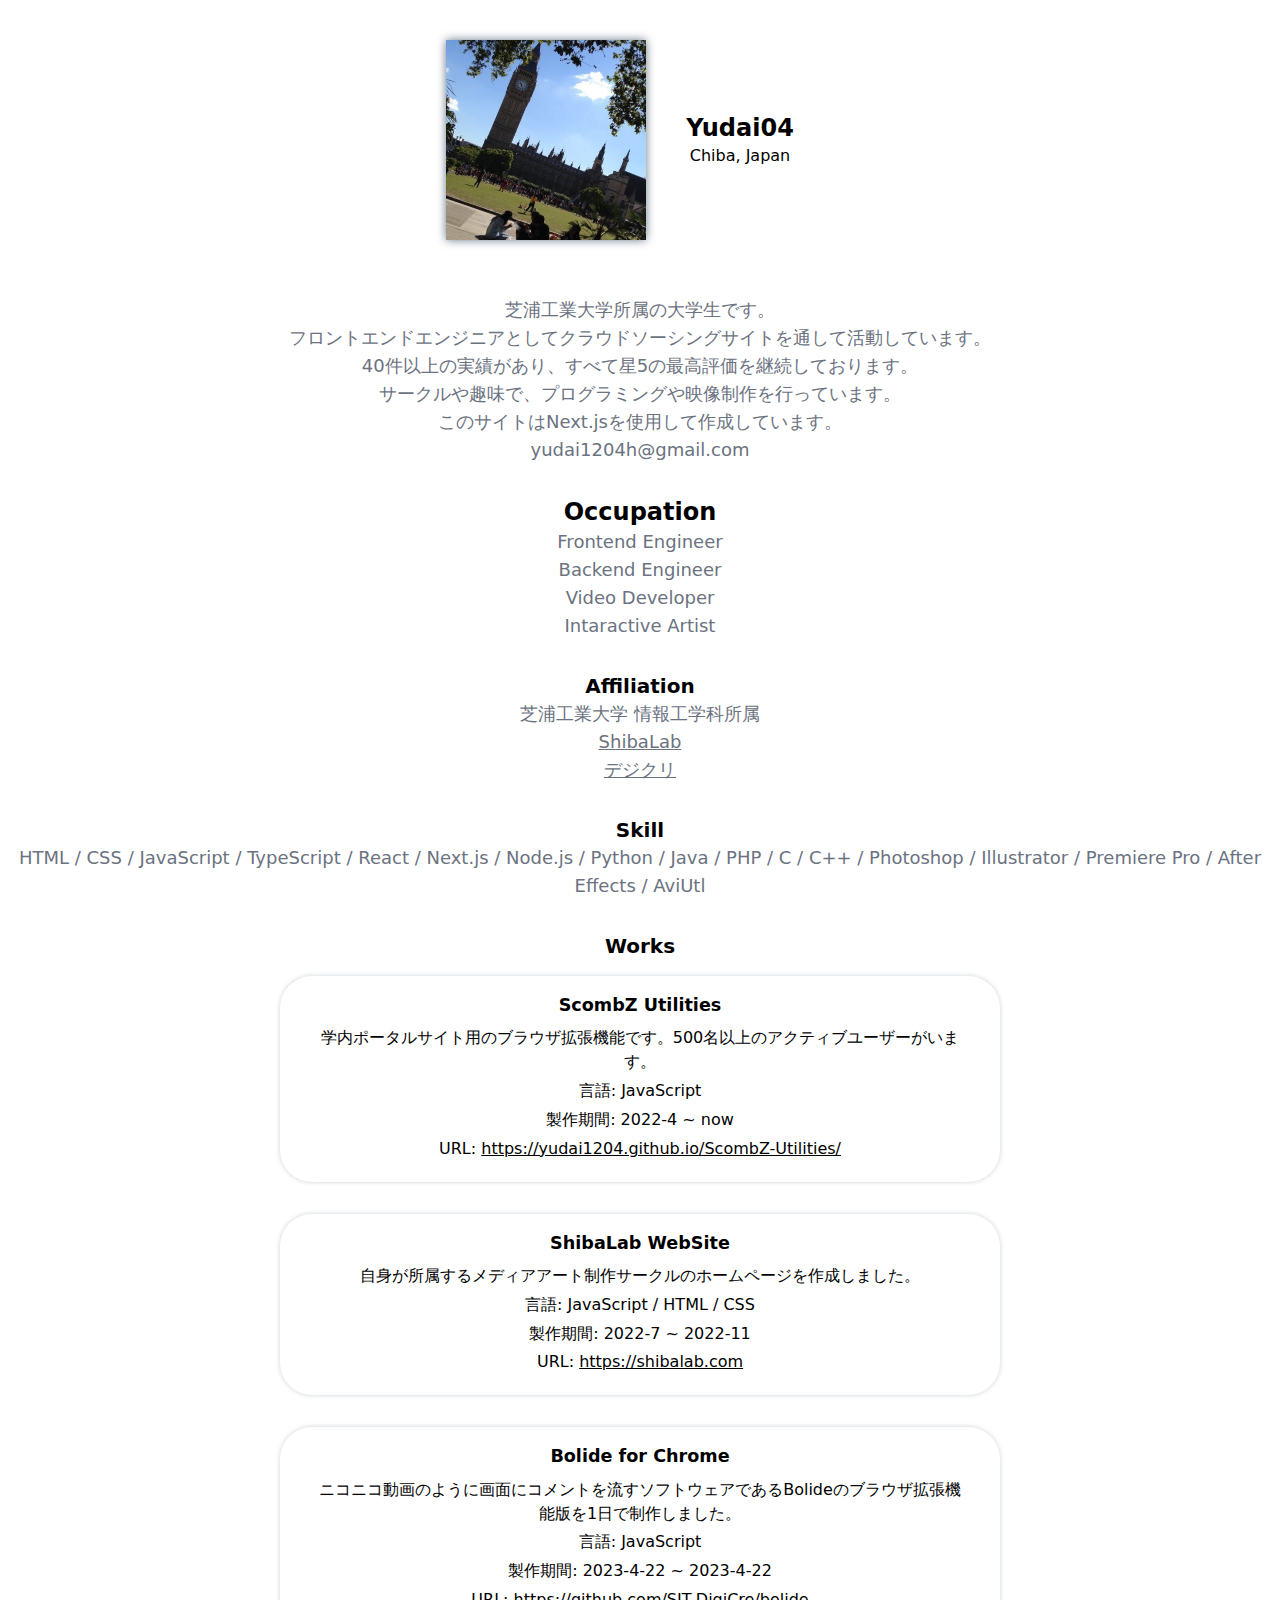
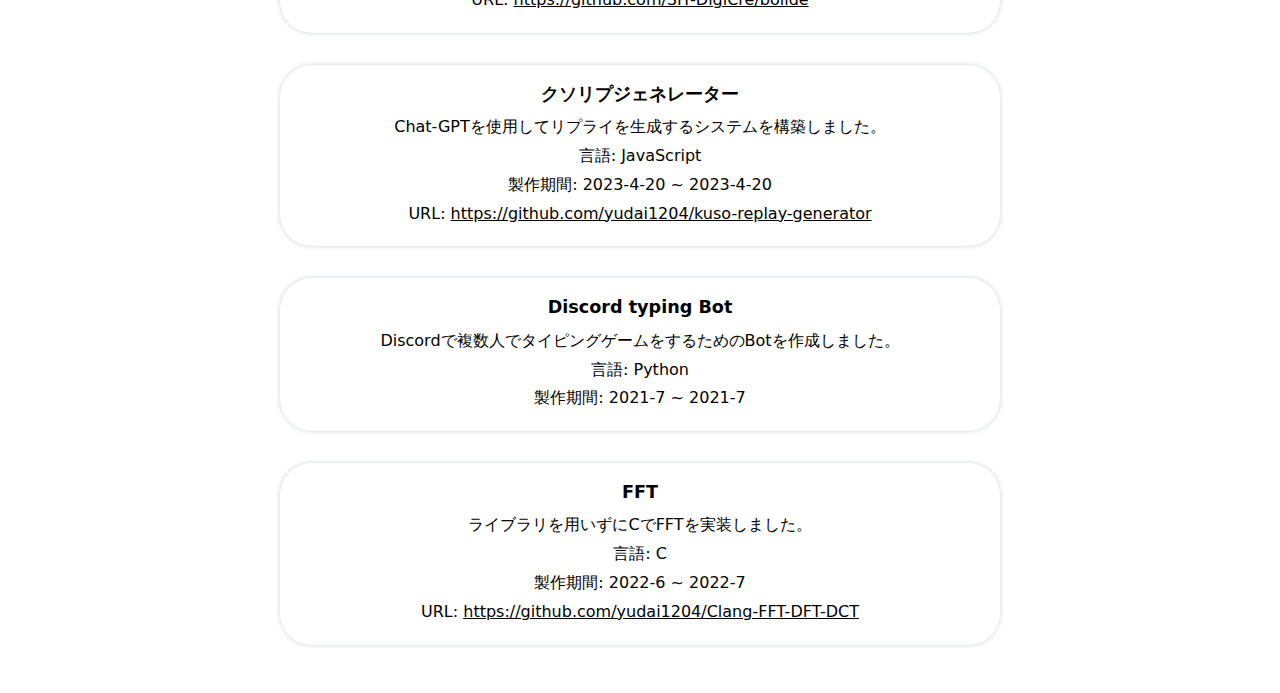
==== commit 2891007d: "Update index.html" ====
--- a/index.html
+++ b/index.html
@@ -1,3 +1,2 @@
 <!DOCTYPE html>
-<!-- saved from url=(0022)http://localhost:3000/ -->
-<html lang="en" class=" suvtfwshdn idc0_346"><head><meta http-equiv="Content-Type" content="text/html; charset=UTF-8"><meta name="viewport" content="width=device-width"><title>yudai04.dev</title><link rel="icon" href="http://localhost:3000/favicon.ico"><meta name="description" content="Portfolio site of Yudai04."><meta name="og:title" content="yudai04.dev"><meta name="next-head-count" content="6"><link rel="preload" href="./yudai04.dev_files/2b2b8280cf9f7bc8.css" as="style"><link rel="stylesheet" href="./yudai04.dev_files/2b2b8280cf9f7bc8.css" data-n-g=""><link rel="preload" href="./yudai04.dev_files/630f77c4e9936f10.css" as="style"><link rel="stylesheet" href="./yudai04.dev_files/630f77c4e9936f10.css" data-n-p=""><noscript data-n-css=""></noscript><script defer="" nomodule="" src="http://localhost:3000/_next/static/chunks/polyfills-c67a75d1b6f99dc8.js"></script><script src="./yudai04.dev_files/webpack-8fa1640cc84ba8fe.js.ダウンロード" defer=""></script><script src="./yudai04.dev_files/framework-2c79e2a64abdb08b.js.ダウンロード" defer=""></script><script src="./yudai04.dev_files/main-17a9a24315ee9390.js.ダウンロード" defer=""></script><script src="./yudai04.dev_files/_app-7172e87d084d5d88.js.ダウンロード" defer=""></script><script src="./yudai04.dev_files/247-b8f808ebbbc8b012.js.ダウンロード" defer=""></script><script src="./yudai04.dev_files/index-2191cab7471d799b.js.ダウンロード" defer=""></script><script src="./yudai04.dev_files/_buildManifest.js.ダウンロード" defer=""></script><script src="./yudai04.dev_files/_ssgManifest.js.ダウンロード" defer=""></script></head><body><div id="__next"><div class="navbar bg-white shadow-xl"></div><main class="mx-auto"><div class="m-5 p-5 flex justify-center items-center"><div class="util_dropshadow__1kbMn"><div class="w-48 mask mask-squircle"><img loading="lazy" width="200" height="200" decoding="async" data-nimg="1" style="color:transparent" srcset="/_next/image?url=%2Ficon.jpg&amp;w=256&amp;q=75 1x, /_next/image?url=%2Ficon.jpg&amp;w=640&amp;q=75 2x" src="http://localhost:3000/_next/image?url=%2Ficon.jpg&amp;w=640&amp;q=75"></div></div><div class="artboard phone-1 text-center p-10"><h1 class="text-2xl font-bold">Yudai04</h1><div class="bg-white p-2">Chiba, Japan</div></div></div><div class="text-center p-4"><p class="text-lg text-gray-500">芝浦工業大学所属の大学生です。<br>フロントエンドエンジニアとしてクラウドソーシングサイトを通して活動しています。<br>40件以上の実績があり、すべて星5の最高評価を継続しております。<br>サークルや趣味で、プログラミングや映像制作を行っています。<br>このサイトはNext.jsを使用して作成しています。<br><a href="mailto:yudai1204h@gmail.com">yudai1204h@gmail.com</a></p></div><div class="text-center p-4"><h1 class="text-2xl font-bold">Occupation</h1><p class="text-lg text-gray-500">Frontend Engineer</p><p class="text-lg text-gray-500">Backend Engineer</p><p class="text-lg text-gray-500">Video Developer</p><p class="text-lg text-gray-500">Intaractive Artist</p></div><div class="text-center p-4"><h1 class="text-xl font-bold">Affiliation</h1><p class="text-lg text-gray-500">芝浦工業大学 情報工学科所属</p><p class="text-lg text-gray-500"><a class="underline" href="https://shibalab.com/">ShibaLab</a></p><p class="text-lg text-gray-500"><a class="underline" href="https://digicre.net/">デジクリ</a></p></div><div class="text-center p-4"><h1 class="text-xl font-bold">Skill</h1><p class="text-lg text-gray-500">HTML / CSS / JavaScript / TypeScript / React / Next.js / Node.js / Python / Java / PHP / C / C++ / Photoshop / Illustrator / Premiere Pro / After Effects / AviUtl</p></div><div class="text-center p-4"><h1 class="text-xl font-bold">Works</h1><div class=""><div class="util_workContent__TvGhY"><h2 class="util_workTitle__35weH">ScombZ Utilities</h2><p class="util_workItem__mz6C7">学内ポータルサイト用のブラウザ拡張機能です。500名以上のアクティブユーザーがいます。</p><p class="util_workItem__mz6C7">言語: <!-- -->JavaScript</p><p class="util_workItem__mz6C7">製作期間: <!-- -->2022-4<!-- --> ~ <!-- -->now</p><p class="util_workItem__mz6C7">URL: <a href="https://yudai1204.github.io/ScombZ-Utilities/" class="underline">https://yudai1204.github.io/ScombZ-Utilities/</a></p></div><div class="util_workContent__TvGhY"><h2 class="util_workTitle__35weH">ShibaLab WebSite</h2><p class="util_workItem__mz6C7">自身が所属するメディアアート制作サークルのホームページを作成しました。</p><p class="util_workItem__mz6C7">言語: <!-- -->JavaScript / HTML / CSS</p><p class="util_workItem__mz6C7">製作期間: <!-- -->2022-7<!-- --> ~ <!-- -->2022-11</p><p class="util_workItem__mz6C7">URL: <a href="https://shibalab.com/" class="underline">https://shibalab.com</a></p></div><div class="util_workContent__TvGhY"><h2 class="util_workTitle__35weH">Bolide for Chrome</h2><p class="util_workItem__mz6C7">ニコニコ動画のように画面にコメントを流すソフトウェアであるBolideのブラウザ拡張機能版を1日で制作しました。</p><p class="util_workItem__mz6C7">言語: <!-- -->JavaScript</p><p class="util_workItem__mz6C7">製作期間: <!-- -->2023-4-22<!-- --> ~ <!-- -->2023-4-22</p><p class="util_workItem__mz6C7">URL: <a href="https://github.com/SIT-DigiCre/bolide" class="underline">https://github.com/SIT-DigiCre/bolide</a></p></div><div class="util_workContent__TvGhY"><h2 class="util_workTitle__35weH">クソリプジェネレーター</h2><p class="util_workItem__mz6C7">Chat-GPTを使用してリプライを生成するシステムを構築しました。</p><p class="util_workItem__mz6C7">言語: <!-- -->JavaScript</p><p class="util_workItem__mz6C7">製作期間: <!-- -->2023-4-20<!-- --> ~ <!-- -->2023-4-20</p><p class="util_workItem__mz6C7">URL: <a href="https://github.com/yudai1204/kuso-replay-generator" class="underline">https://github.com/yudai1204/kuso-replay-generator</a></p></div><div class="util_workContent__TvGhY"><h2 class="util_workTitle__35weH">Discord typing Bot</h2><p class="util_workItem__mz6C7">Discordで複数人でタイピングゲームをするためのBotを作成しました。</p><p class="util_workItem__mz6C7">言語: <!-- -->Python</p><p class="util_workItem__mz6C7">製作期間: <!-- -->2021-7<!-- --> ~ <!-- -->2021-7</p><p></p></div><div class="util_workContent__TvGhY"><h2 class="util_workTitle__35weH">FFT</h2><p class="util_workItem__mz6C7">ライブラリを用いずにCでFFTを実装しました。</p><p class="util_workItem__mz6C7">言語: <!-- -->C</p><p class="util_workItem__mz6C7">製作期間: <!-- -->2022-6<!-- --> ~ <!-- -->2022-7</p><p class="util_workItem__mz6C7">URL: <a href="https://github.com/yudai1204/Clang-FFT-DFT-DCT" class="underline">https://github.com/yudai1204/Clang-FFT-DFT-DCT</a></p></div></div></div></main></div><script id="__NEXT_DATA__" type="application/json">{"props":{"pageProps":{}},"page":"/","query":{},"buildId":"8UIWovSQH_QwWqxdPlGzg","nextExport":true,"autoExport":true,"isFallback":false,"scriptLoader":[]}</script><next-route-announcer><p aria-live="assertive" id="__next-route-announcer__" role="alert" style="border: 0px; clip: rect(0px, 0px, 0px, 0px); height: 1px; margin: -1px; overflow: hidden; padding: 0px; position: absolute; top: 0px; width: 1px; white-space: nowrap; overflow-wrap: normal;"></p></next-route-announcer></body></html>
+<html lang="en" class=" suvtfwshdn idc0_346"><head><meta http-equiv="Content-Type" content="text/html; charset=UTF-8"><meta name="viewport" content="width=device-width"><title>yudai04.dev</title><link rel="icon" href="favicon.ico"><meta name="description" content="Portfolio site of Yudai04."><meta name="og:title" content="yudai04.dev"><meta name="next-head-count" content="6"><link rel="preload" href="./yudai04.dev_files/2b2b8280cf9f7bc8.css" as="style"><link rel="stylesheet" href="./yudai04.dev_files/2b2b8280cf9f7bc8.css" data-n-g=""><link rel="preload" href="./yudai04.dev_files/630f77c4e9936f10.css" as="style"><link rel="stylesheet" href="./yudai04.dev_files/630f77c4e9936f10.css" data-n-p=""><noscript data-n-css=""></noscript><script defer="" nomodule="" src="_next/static/chunks/polyfills-c67a75d1b6f99dc8.js"></script><script src="./yudai04.dev_files/webpack-8fa1640cc84ba8fe.js.ダウンロード" defer=""></script><script src="./yudai04.dev_files/framework-2c79e2a64abdb08b.js.ダウンロード" defer=""></script><script src="./yudai04.dev_files/main-17a9a24315ee9390.js.ダウンロード" defer=""></script><script src="./yudai04.dev_files/_app-7172e87d084d5d88.js.ダウンロード" defer=""></script><script src="./yudai04.dev_files/247-b8f808ebbbc8b012.js.ダウンロード" defer=""></script><script src="./yudai04.dev_files/index-2191cab7471d799b.js.ダウンロード" defer=""></script><script src="./yudai04.dev_files/_buildManifest.js.ダウンロード" defer=""></script><script src="./yudai04.dev_files/_ssgManifest.js.ダウンロード" defer=""></script></head><body><div id="__next"><div class="navbar bg-white shadow-xl"></div><main class="mx-auto"><div class="m-5 p-5 flex justify-center items-center"><div class="util_dropshadow__1kbMn"><div class="w-48 mask mask-squircle"><img loading="lazy" width="200" height="200" decoding="async" data-nimg="1" style="color:transparent" srcset="icon.jpg" src="icon.jpg"></div></div><div class="artboard phone-1 text-center p-10"><h1 class="text-2xl font-bold">Yudai04</h1><div class="bg-white p-2">Chiba, Japan</div></div></div><div class="text-center p-4"><p class="text-lg text-gray-500">芝浦工業大学所属の大学生です。<br>フロントエンドエンジニアとしてクラウドソーシングサイトを通して活動しています。<br>40件以上の実績があり、すべて星5の最高評価を継続しております。<br>サークルや趣味で、プログラミングや映像制作を行っています。<br>このサイトはNext.jsを使用して作成しています。<br><a href="mailto:yudai1204h@gmail.com">yudai1204h@gmail.com</a></p></div><div class="text-center p-4"><h1 class="text-2xl font-bold">Occupation</h1><p class="text-lg text-gray-500">Frontend Engineer</p><p class="text-lg text-gray-500">Backend Engineer</p><p class="text-lg text-gray-500">Video Developer</p><p class="text-lg text-gray-500">Intaractive Artist</p></div><div class="text-center p-4"><h1 class="text-xl font-bold">Affiliation</h1><p class="text-lg text-gray-500">芝浦工業大学 情報工学科所属</p><p class="text-lg text-gray-500"><a class="underline" href="https://shibalab.com/">ShibaLab</a></p><p class="text-lg text-gray-500"><a class="underline" href="https://digicre.net/">デジクリ</a></p></div><div class="text-center p-4"><h1 class="text-xl font-bold">Skill</h1><p class="text-lg text-gray-500">HTML / CSS / JavaScript / TypeScript / React / Next.js / Node.js / Python / Java / PHP / C / C++ / Photoshop / Illustrator / Premiere Pro / After Effects / AviUtl</p></div><div class="text-center p-4"><h1 class="text-xl font-bold">Works</h1><div class=""><div class="util_workContent__TvGhY"><h2 class="util_workTitle__35weH">ScombZ Utilities</h2><p class="util_workItem__mz6C7">学内ポータルサイト用のブラウザ拡張機能です。500名以上のアクティブユーザーがいます。</p><p class="util_workItem__mz6C7">言語: <!-- -->JavaScript</p><p class="util_workItem__mz6C7">製作期間: <!-- -->2022-4<!-- --> ~ <!-- -->now</p><p class="util_workItem__mz6C7">URL: <a href="https://yudai1204.github.io/ScombZ-Utilities/" class="underline">https://yudai1204.github.io/ScombZ-Utilities/</a></p></div><div class="util_workContent__TvGhY"><h2 class="util_workTitle__35weH">ShibaLab WebSite</h2><p class="util_workItem__mz6C7">自身が所属するメディアアート制作サークルのホームページを作成しました。</p><p class="util_workItem__mz6C7">言語: <!-- -->JavaScript / HTML / CSS</p><p class="util_workItem__mz6C7">製作期間: <!-- -->2022-7<!-- --> ~ <!-- -->2022-11</p><p class="util_workItem__mz6C7">URL: <a href="https://shibalab.com/" class="underline">https://shibalab.com</a></p></div><div class="util_workContent__TvGhY"><h2 class="util_workTitle__35weH">Bolide for Chrome</h2><p class="util_workItem__mz6C7">ニコニコ動画のように画面にコメントを流すソフトウェアであるBolideのブラウザ拡張機能版を1日で制作しました。</p><p class="util_workItem__mz6C7">言語: <!-- -->JavaScript</p><p class="util_workItem__mz6C7">製作期間: <!-- -->2023-4-22<!-- --> ~ <!-- -->2023-4-22</p><p class="util_workItem__mz6C7">URL: <a href="https://github.com/SIT-DigiCre/bolide" class="underline">https://github.com/SIT-DigiCre/bolide</a></p></div><div class="util_workContent__TvGhY"><h2 class="util_workTitle__35weH">クソリプジェネレーター</h2><p class="util_workItem__mz6C7">Chat-GPTを使用してリプライを生成するシステムを構築しました。</p><p class="util_workItem__mz6C7">言語: <!-- -->JavaScript</p><p class="util_workItem__mz6C7">製作期間: <!-- -->2023-4-20<!-- --> ~ <!-- -->2023-4-20</p><p class="util_workItem__mz6C7">URL: <a href="https://github.com/yudai1204/kuso-replay-generator" class="underline">https://github.com/yudai1204/kuso-replay-generator</a></p></div><div class="util_workContent__TvGhY"><h2 class="util_workTitle__35weH">Discord typing Bot</h2><p class="util_workItem__mz6C7">Discordで複数人でタイピングゲームをするためのBotを作成しました。</p><p class="util_workItem__mz6C7">言語: <!-- -->Python</p><p class="util_workItem__mz6C7">製作期間: <!-- -->2021-7<!-- --> ~ <!-- -->2021-7</p><p></p></div><div class="util_workContent__TvGhY"><h2 class="util_workTitle__35weH">FFT</h2><p class="util_workItem__mz6C7">ライブラリを用いずにCでFFTを実装しました。</p><p class="util_workItem__mz6C7">言語: <!-- -->C</p><p class="util_workItem__mz6C7">製作期間: <!-- -->2022-6<!-- --> ~ <!-- -->2022-7</p><p class="util_workItem__mz6C7">URL: <a href="https://github.com/yudai1204/Clang-FFT-DFT-DCT" class="underline">https://github.com/yudai1204/Clang-FFT-DFT-DCT</a></p></div></div></div></main></div><script id="__NEXT_DATA__" type="application/json">{"props":{"pageProps":{}},"page":"/","query":{},"buildId":"8UIWovSQH_QwWqxdPlGzg","nextExport":true,"autoExport":true,"isFallback":false,"scriptLoader":[]}</script><next-route-announcer><p aria-live="assertive" id="__next-route-announcer__" role="alert" style="border: 0px; clip: rect(0px, 0px, 0px, 0px); height: 1px; margin: -1px; overflow: hidden; padding: 0px; position: absolute; top: 0px; width: 1px; white-space: nowrap; overflow-wrap: normal;"></p></next-route-announcer></body></html>
